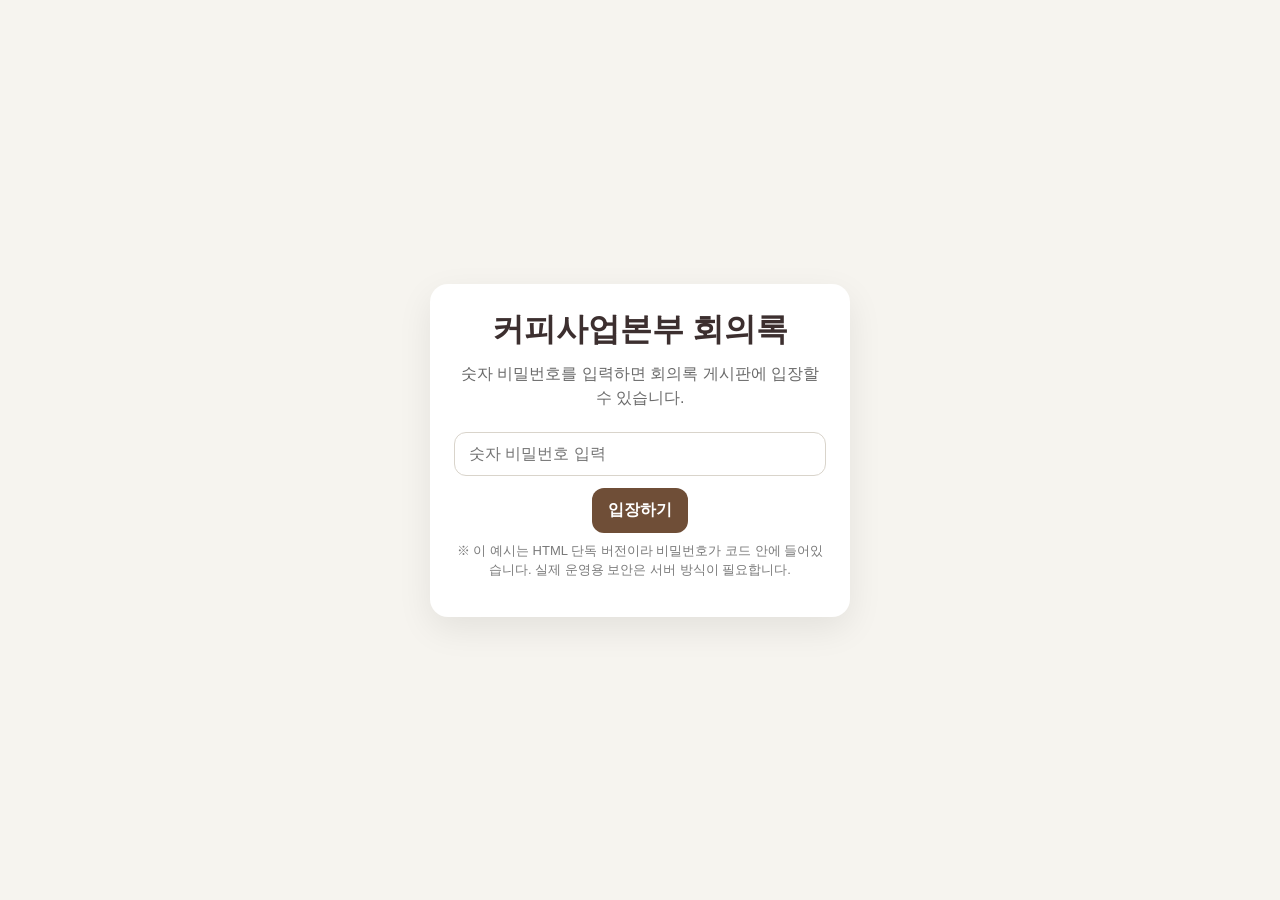
==== index.html @ 8334502d "Update record-coffee code" ====
<!DOCTYPE html>
<html lang="ko">
<head>
  <meta charset="UTF-8" />
  <meta name="viewport" content="width=device-width, initial-scale=1.0" />
  <title>커피사업본부 회의록</title>
  <style>
    * { box-sizing: border-box; }
    body {
      margin: 0;
      font-family: "Pretendard", "Apple SD Gothic Neo", "Malgun Gothic", sans-serif;
      background: #f6f4ef;
      color: #2c2c2c;
    }

    .hidden { display: none !important; }

    .screen {
      min-height: 100vh;
      display: flex;
      align-items: center;
      justify-content: center;
      padding: 24px;
    }

    .card {
      width: 100%;
      max-width: 1100px;
      background: #fff;
      border-radius: 18px;
      box-shadow: 0 12px 35px rgba(0,0,0,0.08);
      padding: 24px;
    }

    .login-box {
      max-width: 420px;
      text-align: center;
    }

    .title {
      font-size: 32px;
      font-weight: 800;
      margin: 0 0 10px;
      color: #3c2f2f;
    }

    .subtitle {
      margin: 0 0 22px;
      color: #6b6b6b;
      line-height: 1.5;
    }

    input, textarea, select, button {
      font: inherit;
    }

    .input, .textarea, .select {
      width: 100%;
      padding: 12px 14px;
      border-radius: 12px;
      border: 1px solid #d9d4cb;
      background: #fff;
      outline: none;
    }

    .textarea {
      min-height: 130px;
      resize: vertical;
      line-height: 1.6;
    }

    .input:focus, .textarea:focus, .select:focus {
      border-color: #8b6f47;
      box-shadow: 0 0 0 3px rgba(139,111,71,0.12);
    }

    .btn {
      border: none;
      border-radius: 12px;
      padding: 12px 16px;
      cursor: pointer;
      font-weight: 700;
      transition: 0.2s ease;
    }

    .btn:hover {
      transform: translateY(-1px);
    }

    .btn-primary {
      background: #6f4e37;
      color: #fff;
    }

    .btn-secondary {
      background: #efe8dc;
      color: #4b3a2f;
    }

    .btn-danger {
      background: #c94f4f;
      color: #fff;
    }

    .btn-success {
      background: #4f8a5b;
      color: #fff;
    }

    .btn-gray {
      background: #ddd;
      color: #333;
    }

    .toolbar {
      display: flex;
      flex-wrap: wrap;
      gap: 10px;
      align-items: center;
      justify-content: space-between;
      margin-bottom: 20px;
    }

    .toolbar-left, .toolbar-right {
      display: flex;
      gap: 10px;
      flex-wrap: wrap;
      align-items: center;
    }

    .section-title {
      font-size: 20px;
      font-weight: 800;
      margin: 0 0 14px;
      color: #3c2f2f;
    }

    .form-grid {
      display: grid;
      grid-template-columns: 1fr 1fr;
      gap: 14px;
    }

    .full {
      grid-column: 1 / -1;
    }

    .label {
      display: block;
      font-size: 14px;
      font-weight: 700;
      margin-bottom: 8px;
      color: #5b4b3f;
    }

    .panel {
      background: #faf8f4;
      border: 1px solid #ece5d8;
      border-radius: 16px;
      padding: 18px;
      margin-bottom: 18px;
    }

    .posts {
      display: grid;
      gap: 14px;
    }

    .post {
      border: 1px solid #e8e1d6;
      border-radius: 16px;
      padding: 18px;
      background: #fff;
    }

    .post-head {
      display: flex;
      flex-wrap: wrap;
      justify-content: space-between;
      align-items: flex-start;
      gap: 10px;
      margin-bottom: 12px;
    }

    .post-title {
      font-size: 20px;
      font-weight: 800;
      margin: 0 0 6px;
      color: #3b2c24;
    }

    .meta {
      font-size: 13px;
      color: #7a7a7a;
      line-height: 1.5;
    }

    .badge {
      display: inline-block;
      padding: 6px 10px;
      border-radius: 999px;
      background: #eee5d7;
      color: #5a4738;
      font-size: 12px;
      font-weight: 700;
      margin-right: 6px;
      margin-bottom: 6px;
    }

    .post-content {
      line-height: 1.7;
      white-space: pre-wrap;
      margin-top: 8px;
    }

    .file-preview {
      margin-top: 14px;
    }

    audio, img, iframe {
      width: 100%;
      max-width: 100%;
      border-radius: 12px;
      margin-top: 8px;
    }

    iframe {
      height: 420px;
      border: 1px solid #ddd;
      background: #fff;
    }

    .post-actions {
      display: flex;
      flex-wrap: wrap;
      gap: 8px;
      margin-top: 16px;
    }

    .empty {
      text-align: center;
      padding: 30px 16px;
      color: #777;
      border: 1px dashed #d7cfc0;
      border-radius: 16px;
      background: #fff;
    }

    .record-status {
      font-size: 14px;
      font-weight: 700;
      color: #6f4e37;
      margin-top: 8px;
    }

    .search-box {
      min-width: 220px;
    }

    .small-note {
      font-size: 13px;
      color: #7a7a7a;
      line-height: 1.5;
      margin-top: 8px;
    }

    .top-title {
      display: flex;
      flex-wrap: wrap;
      align-items: center;
      justify-content: space-between;
      gap: 10px;
      margin-bottom: 18px;
    }

    .top-title h1 {
      margin: 0;
      font-size: 30px;
      color: #3c2f2f;
    }

    .edit-mode {
      border: 2px solid #caa66b;
      background: #fffdf8;
    }

    @media (max-width: 800px) {
      .form-grid {
        grid-template-columns: 1fr;
      }

      .top-title h1 {
        font-size: 24px;
      }

      .title {
        font-size: 26px;
      }
    }
  </style>
</head>
<body>

  <!-- 로그인 화면 -->
  <section id="loginScreen" class="screen">
    <div class="card login-box">
      <h1 class="title">커피사업본부 회의록</h1>
      <p class="subtitle">
        숫자 비밀번호를 입력하면 회의록 게시판에 입장할 수 있습니다.
      </p>

      <input
        id="passwordInput"
        class="input"
        type="password"
        inputmode="numeric"
        pattern="[0-9]*"
        placeholder="숫자 비밀번호 입력"
      />
      <div style="height: 12px;"></div>
      <button class="btn btn-primary" id="loginBtn">입장하기</button>
      <p class="small-note">
        ※ 이 예시는 HTML 단독 버전이라 비밀번호가 코드 안에 들어있습니다.  
        실제 운영용 보안은 서버 방식이 필요합니다.
      </p>
    </div>
  </section>

  <!-- 메인 화면 -->
  <section id="appScreen" class="hidden">
    <div class="screen" style="align-items: flex-start;">
      <div class="card">
        <div class="top-title">
          <h1>커피사업본부 회의록</h1>
          <div class="toolbar-right">
            <button class="btn btn-secondary" id="logoutBtn">로그아웃</button>
          </div>
        </div>

        <div class="toolbar">
          <div class="toolbar-left">
            <input id="searchInput" class="input search-box" type="text" placeholder="제목, 작성자, 내용 검색" />
            <select id="filterType" class="select">
              <option value="all">전체</option>
              <option value="record">녹음기록</option>
              <option value="summary">요약본</option>
            </select>
          </div>
          <div class="toolbar-right">
            <button class="btn btn-primary" id="newPostBtn">새 글 작성</button>
          </div>
        </div>

        <!-- 작성/수정 폼 -->
        <div id="editorPanel" class="panel hidden">
          <h2 class="section-title" id="editorTitle">새 글 작성</h2>

          <div class="form-grid">
            <div>
              <label class="label" for="postType">구분</label>
              <select id="postType" class="select">
                <option value="record">녹음기록</option>
                <option value="summary">요약본(텍스트)</option>
              </select>
            </div>

            <div>
              <label class="label" for="authorInput">작성자</label>
              <input id="authorInput" class="input" type="text" placeholder="이름 입력" />
            </div>

            <div class="full">
              <label class="label" for="titleInput">제목</label>
              <input id="titleInput" class="input" type="text" placeholder="예: 4월 1일 주간 회의" />
            </div>

            <div class="full">
              <label class="label" for="contentInput">내용</label>
              <textarea id="contentInput" class="textarea" placeholder="회의 내용, 요약본, 메모 등을 입력하세요."></textarea>
            </div>

            <div class="full">
              <label class="label">파일 업로드</label>
              <input id="fileInput" class="input" type="file" accept="audio/*,image/*,.pdf,application/pdf" />
              <div class="small-note">
                오디오 / 이미지 / PDF 업로드 가능
              </div>
            </div>

            <div class="full">
              <label class="label">브라우저 녹음 기능</label>
              <div style="display:flex; gap:8px; flex-wrap:wrap;">
                <button type="button" class="btn btn-success" id="startRecordBtn">녹음 시작</button>
                <button type="button" class="btn btn-danger" id="stopRecordBtn" disabled>녹음 종료</button>
                <button type="button" class="btn btn-gray" id="clearRecordedBtn">녹음 삭제</button>
              </div>
              <div id="recordStatus" class="record-status">대기 중</div>
              <audio id="recordedPreview" controls class="hidden"></audio>
              <div class="small-note">
                일부 아이폰/브라우저에서는 녹음 제한이 있을 수 있습니다. 그 경우 녹음 앱으로 만든 파일을 업로드하세요.
              </div>
            </div>
          </div>

          <div style="display:flex; gap:8px; flex-wrap:wrap; margin-top:18px;">
            <button class="btn btn-primary" id="saveBtn">저장하기</button>
            <button class="btn btn-secondary" id="cancelBtn">취소</button>
          </div>
        </div>

        <!-- 게시글 목록 -->
        <div>
          <h2 class="section-title">게시판</h2>
          <div id="postsContainer" class="posts"></div>
        </div>
      </div>
    </div>
  </section>

  <script>
    // =========================
    // 설정
    // =========================
    const ACCESS_PASSWORD = "1234"; // 원하는 숫자 비밀번호로 바꾸세요
    const STORAGE_KEY = "coffee_meeting_board_posts";
    const AUTH_KEY = "coffee_meeting_board_auth";

    // =========================
    // 요소
    // =========================
    const loginScreen = document.getElementById("loginScreen");
    const appScreen = document.getElementById("appScreen");
    const passwordInput = document.getElementById("passwordInput");
    const loginBtn = document.getElementById("loginBtn");
    const logoutBtn = document.getElementById("logoutBtn");

    const newPostBtn = document.getElementById("newPostBtn");
    const editorPanel = document.getElementById("editorPanel");
    const editorTitle = document.getElementById("editorTitle");
    const postType = document.getElementById("postType");
    const authorInput = document.getElementById("authorInput");
    const titleInput = document.getElementById("titleInput");
    const contentInput = document.getElementById("contentInput");
    const fileInput = document.getElementById("fileInput");
    const saveBtn = document.getElementById("saveBtn");
    const cancelBtn = document.getElementById("cancelBtn");
    const postsContainer = document.getElementById("postsContainer");
    const searchInput = document.getElementById("searchInput");
    const filterType = document.getElementById("filterType");

    const startRecordBtn = document.getElementById("startRecordBtn");
    const stopRecordBtn = document.getElementById("stopRecordBtn");
    const clearRecordedBtn = document.getElementById("clearRecordedBtn");
    const recordStatus = document.getElementById("recordStatus");
    const recordedPreview = document.getElementById("recordedPreview");

    // =========================
    // 상태
    // =========================
    let posts = loadPosts();
    let editingId = null;

    let mediaRecorder = null;
    let recordedChunks = [];
    let recordedFileData = null; // {name, type, dataUrl}

    // =========================
    // 로그인
    // =========================
    function checkLoginState() {
      const authed = localStorage.getItem(AUTH_KEY);
      if (authed === "true") {
        showApp();
      } else {
        showLogin();
      }
    }

    function showLogin() {
      loginScreen.classList.remove("hidden");
      appScreen.classList.add("hidden");
    }

    function showApp() {
      loginScreen.classList.add("hidden");
      appScreen.classList.remove("hidden");
      renderPosts();
    }

    loginBtn.addEventListener("click", () => {
      const value = passwordInput.value.trim();
      if (value === ACCESS_PASSWORD) {
        localStorage.setItem(AUTH_KEY, "true");
        showApp();
      } else {
        alert("비밀번호가 올바르지 않습니다.");
      }
    });

    passwordInput.addEventListener("keydown", (e) => {
      if (e.key === "Enter") loginBtn.click();
    });

    logoutBtn.addEventListener("click", () => {
      localStorage.removeItem(AUTH_KEY);
      showLogin();
    });

    // =========================
    // 로컬 스토리지
    // =========================
    function loadPosts() {
      try {
        const raw = localStorage.getItem(STORAGE_KEY);
        return raw ? JSON.parse(raw) : [];
      } catch (error) {
        console.error("불러오기 실패:", error);
        return [];
      }
    }

    function savePosts() {
      localStorage.setItem(STORAGE_KEY, JSON.stringify(posts));
    }

    // =========================
    // 에디터 열기/닫기
    // =========================
    newPostBtn.addEventListener("click", () => {
      openEditor();
    });

    cancelBtn.addEventListener("click", () => {
      closeEditor();
    });

    function openEditor(post = null) {
      editorPanel.classList.remove("hidden");
      editorPanel.classList.remove("edit-mode");
      fileInput.value = "";

      if (post) {
        editingId = post.id;
        editorTitle.textContent = "글 수정";
        editorPanel.classList.add("edit-mode");
        postType.value = post.type;
        authorInput.value = post.author || "";
        titleInput.value = post.title || "";
        contentInput.value = post.content || "";

        if (post.file) {
          recordedFileData = post.file;
          updateRecordedPreview(post.file);
        } else {
          clearRecordedData();
        }
      } else {
        editingId = null;
        editorTitle.textContent = "새 글 작성";
        postType.value = "record";
        authorInput.value = "";
        titleInput.value = "";
        contentInput.value = "";
        clearRecordedData();
      }

      window.scrollTo({ top: 0, behavior: "smooth" });
    }

    function closeEditor() {
      editorPanel.classList.add("hidden");
      editingId = null;
      postType.value = "record";
      authorInput.value = "";
      titleInput.value = "";
      contentInput.value = "";
      fileInput.value = "";
      clearRecordedData();
    }

    // =========================
    // 파일 업로드
    // =========================
    fileInput.addEventListener("change", async (e) => {
      const file = e.target.files[0];
      if (!file) return;

      try {
        const dataUrl = await fileToDataURL(file);
        recordedFileData = {
          name: file.name,
          type: file.type || getMimeTypeByName(file.name),
          dataUrl
        };
        updateRecordedPreview(recordedFileData);
      } catch (error) {
        console.error(error);
        alert("파일을 불러오는 중 오류가 발생했습니다.");
      }
    });

    function fileToDataURL(file) {
      return new Promise((resolve, reject) => {
        const reader = new FileReader();
        reader.onload = () => resolve(reader.result);
        reader.onerror = reject;
        reader.readAsDataURL(file);
      });
    }

    function getMimeTypeByName(name) {
      const lower = name.toLowerCase();
      if (lower.endsWith(".pdf")) return "application/pdf";
      if (lower.endsWith(".jpg") || lower.endsWith(".jpeg")) return "image/jpeg";
      if (lower.endsWith(".png")) return "image/png";
      if (lower.endsWith(".webp")) return "image/webp";
      if (lower.endsWith(".mp3")) return "audio/mpeg";
      if (lower.endsWith(".wav")) return "audio/wav";
      if (lower.endsWith(".m4a")) return "audio/mp4";
      return "application/octet-stream";
    }

    // =========================
    // 녹음 기능
    // =========================
    startRecordBtn.addEventListener("click", async () => {
      if (!navigator.mediaDevices || !navigator.mediaDevices.getUserMedia || !window.MediaRecorder) {
        alert("이 브라우저는 녹음 기능을 지원하지 않습니다. 파일 업로드를 사용해주세요.");
        return;
      }

      try {
        const stream = await navigator.mediaDevices.getUserMedia({ audio: true });
        recordedChunks = [];
        mediaRecorder = new MediaRecorder(stream);

        mediaRecorder.ondataavailable = (event) => {
          if (event.data.size > 0) recordedChunks.push(event.data);
        };

        mediaRecorder.onstop = async () => {
          const blob = new Blob(recordedChunks, { type: mediaRecorder.mimeType || "audio/webm" });
          const ext = blob.type.includes("mp4") ? "m4a" : "webm";
          const file = new File([blob], `recording_${Date.now()}.${ext}`, { type: blob.type });
          const dataUrl = await fileToDataURL(file);

          recordedFileData = {
            name: file.name,
            type: file.type,
            dataUrl
          };

          updateRecordedPreview(recordedFileData);
          recordStatus.textContent = "녹음이 저장되었습니다.";
          stream.getTracks().forEach(track => track.stop());
        };

        mediaRecorder.start();
        recordStatus.textContent = "녹음 중...";
        startRecordBtn.disabled = true;
        stopRecordBtn.disabled = false;
      } catch (error) {
        console.error(error);
        alert("마이크 권한이 없거나 녹음을 시작할 수 없습니다.");
      }
    });

    stopRecordBtn.addEventListener("click", () => {
      if (mediaRecorder && mediaRecorder.state !== "inactive") {
        mediaRecorder.stop();
        startRecordBtn.disabled = false;
        stopRecordBtn.disabled = true;
      }
    });

    clearRecordedBtn.addEventListener("click", () => {
      clearRecordedData();
      fileInput.value = "";
    });

    function updateRecordedPreview(fileObj) {
      if (!fileObj) {
        recordedPreview.classList.add("hidden");
        recordedPreview.src = "";
        return;
      }

      if (fileObj.type && fileObj.type.startsWith("audio/")) {
        recordedPreview.src = fileObj.dataUrl;
        recordedPreview.classList.remove("hidden");
      } else {
        recordedPreview.classList.add("hidden");
        recordedPreview.src = "";
      }
    }

    function clearRecordedData() {
      recordedFileData = null;
      recordedChunks = [];
      recordedPreview.classList.add("hidden");
      recordedPreview.src = "";
      recordStatus.textContent = "대기 중";
      startRecordBtn.disabled = false;
      stopRecordBtn.disabled = true;
    }

    // =========================
    // 저장
    // =========================
    saveBtn.addEventListener("click", () => {
      const type = postType.value;
      const author = authorInput.value.trim();
      const title = titleInput.value.trim();
      const content = contentInput.value.trim();

      if (!author) {
        alert("작성자를 입력해주세요.");
        return;
      }

      if (!title) {
        alert("제목을 입력해주세요.");
        return;
      }

      if (!content && !recordedFileData) {
        alert("내용 또는 파일/녹음 중 하나 이상 필요합니다.");
        return;
      }

      const now = new Date();
      const postData = {
        id: editingId || Date.now().toString(),
        type,
        author,
        title,
        content,
        file: recordedFileData,
        createdAt: editingId
          ? (posts.find(p => p.id === editingId)?.createdAt || now.toISOString())
          : now.toISOString(),
        updatedAt: now.toISOString()
      };

      if (editingId) {
        posts = posts.map(p => p.id === editingId ? postData : p);
      } else {
        posts.unshift(postData);
      }

      savePosts();
      renderPosts();
      closeEditor();
    });

    // =========================
    // 목록 렌더링
    // =========================
    function renderPosts() {
      const keyword = searchInput.value.trim().toLowerCase();
      const typeFilter = filterType.value;

      let filtered = [...posts];

      if (typeFilter !== "all") {
        filtered = filtered.filter(post => post.type === typeFilter);
      }

      if (keyword) {
        filtered = filtered.filter(post => {
          return (
            (post.title || "").toLowerCase().includes(keyword) ||
            (post.author || "").toLowerCase().includes(keyword) ||
            (post.content || "").toLowerCase().includes(keyword)
          );
        });
      }

      if (filtered.length === 0) {
        postsContainer.innerHTML = `
          <div class="empty">
            등록된 글이 없습니다.
          </div>
        `;
        return;
      }

      postsContainer.innerHTML = filtered.map(post => {
        const typeLabel = post.type === "record" ? "녹음기록" : "요약본";
        const created = formatDate(post.createdAt);
        const updated = formatDate(post.updatedAt);

        return `
          <article class="post">
            <div class="post-head">
              <div>
                <div class="badge">${typeLabel}</div>
                <h3 class="post-title">${escapeHtml(post.title)}</h3>
                <div class="meta">
                  작성자: ${escapeHtml(post.author)}<br />
                  작성일: ${created}<br />
                  수정일: ${updated}
                </div>
              </div>
            </div>

            ${post.content ? `<div class="post-content">${escapeHtml(post.content)}</div>` : ""}

            ${renderFilePreview(post.file)}

            <div class="post-actions">
              <button class="btn btn-secondary" onclick="editPost('${post.id}')">수정</button>
              <button class="btn btn-danger" onclick="deletePost('${post.id}')">삭제</button>
            </div>
          </article>
        `;
      }).join("");
    }

    function renderFilePreview(file) {
      if (!file || !file.dataUrl) return "";

      const safeName = escapeHtml(file.name || "첨부파일");
      const type = file.type || "";

      if (type.startsWith("audio/")) {
        return `
          <div class="file-preview">
            <div class="meta">첨부파일: ${safeName}</div>
            <audio controls src="${file.dataUrl}"></audio>
          </div>
        `;
      }

      if (type.startsWith("image/")) {
        return `
          <div class="file-preview">
            <div class="meta">첨부파일: ${safeName}</div>
            <img src="${file.dataUrl}" alt="${safeName}" />
          </div>
        `;
      }

      if (type === "application/pdf") {
        return `
          <div class="file-preview">
            <div class="meta">첨부파일: ${safeName}</div>
            <iframe src="${file.dataUrl}"></iframe>
            <div style="margin-top:8px;">
              <a href="${file.dataUrl}" download="${safeName}" class="btn btn-secondary" style="display:inline-block; text-decoration:none;">PDF 다운로드</a>
            </div>
          </div>
        `;
      }

      return `
        <div class="file-preview">
          <div class="meta">첨부파일: ${safeName}</div>
          <a href="${file.dataUrl}" download="${safeName}" class="btn btn-secondary" style="display:inline-block; text-decoration:none;">파일 다운로드</a>
        </div>
      `;
    }

    // =========================
    // 수정 / 삭제
    // =========================
    window.editPost = function(id) {
      const post = posts.find(p => p.id === id);
      if (!post) return;
      openEditor(post);
    }

    window.deletePost = function(id) {
      const post = posts.find(p => p.id === id);
      if (!post) return;

      const ok = confirm(`"${post.title}" 글을 삭제하시겠습니까?`);
      if (!ok) return;

      posts = posts.filter(p => p.id !== id);
      savePosts();
      renderPosts();

      if (editingId === id) {
        closeEditor();
      }
    }

    // =========================
    // 검색/필터
    // =========================
    searchInput.addEventListener("input", renderPosts);
    filterType.addEventListener("change", renderPosts);

    // =========================
    // 유틸
    // =========================
    function formatDate(iso) {
      if (!iso) return "-";
      const d = new Date(iso);
      const yyyy = d.getFullYear();
      const mm = String(d.getMonth() + 1).padStart(2, "0");
      const dd = String(d.getDate()).padStart(2, "0");
      const hh = String(d.getHours()).padStart(2, "0");
      const mi = String(d.getMinutes()).padStart(2, "0");
      return `${yyyy}-${mm}-${dd} ${hh}:${mi}`;
    }

    function escapeHtml(str) {
      return String(str)
        .replaceAll("&", "&amp;")
        .replaceAll("<", "&lt;")
        .replaceAll(">", "&gt;")
        .replaceAll('"', "&quot;")
        .replaceAll("'", "&#39;");
    }

    // =========================
    // 시작
    // =========================
    checkLoginState();
  </script>
</body>
</html>
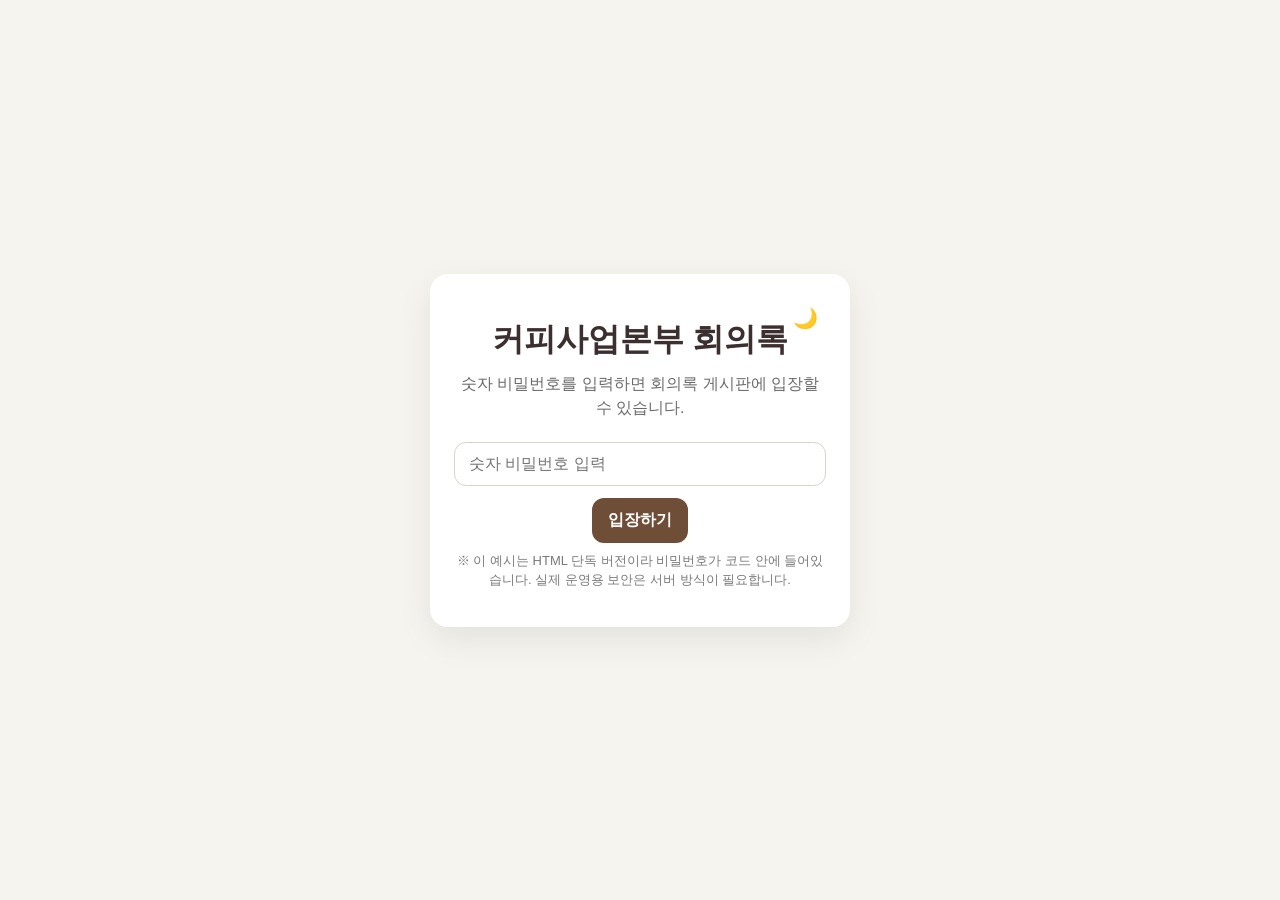
==== commit 9f8139f1: "feat: 다크모드/화이트모드 기능 추가 및 코드 구조 개선" ====
--- a/index.html
+++ b/index.html
@@ -4,306 +4,16 @@
   <meta charset="UTF-8" />
   <meta name="viewport" content="width=device-width, initial-scale=1.0" />
   <title>커피사업본부 회의록</title>
-  <style>
-    * { box-sizing: border-box; }
-    body {
-      margin: 0;
-      font-family: "Pretendard", "Apple SD Gothic Neo", "Malgun Gothic", sans-serif;
-      background: #f6f4ef;
-      color: #2c2c2c;
-    }
-
-    .hidden { display: none !important; }
-
-    .screen {
-      min-height: 100vh;
-      display: flex;
-      align-items: center;
-      justify-content: center;
-      padding: 24px;
-    }
-
-    .card {
-      width: 100%;
-      max-width: 1100px;
-      background: #fff;
-      border-radius: 18px;
-      box-shadow: 0 12px 35px rgba(0,0,0,0.08);
-      padding: 24px;
-    }
-
-    .login-box {
-      max-width: 420px;
-      text-align: center;
-    }
-
-    .title {
-      font-size: 32px;
-      font-weight: 800;
-      margin: 0 0 10px;
-      color: #3c2f2f;
-    }
-
-    .subtitle {
-      margin: 0 0 22px;
-      color: #6b6b6b;
-      line-height: 1.5;
-    }
-
-    input, textarea, select, button {
-      font: inherit;
-    }
-
-    .input, .textarea, .select {
-      width: 100%;
-      padding: 12px 14px;
-      border-radius: 12px;
-      border: 1px solid #d9d4cb;
-      background: #fff;
-      outline: none;
-    }
-
-    .textarea {
-      min-height: 130px;
-      resize: vertical;
-      line-height: 1.6;
-    }
-
-    .input:focus, .textarea:focus, .select:focus {
-      border-color: #8b6f47;
-      box-shadow: 0 0 0 3px rgba(139,111,71,0.12);
-    }
-
-    .btn {
-      border: none;
-      border-radius: 12px;
-      padding: 12px 16px;
-      cursor: pointer;
-      font-weight: 700;
-      transition: 0.2s ease;
-    }
-
-    .btn:hover {
-      transform: translateY(-1px);
-    }
-
-    .btn-primary {
-      background: #6f4e37;
-      color: #fff;
-    }
-
-    .btn-secondary {
-      background: #efe8dc;
-      color: #4b3a2f;
-    }
-
-    .btn-danger {
-      background: #c94f4f;
-      color: #fff;
-    }
-
-    .btn-success {
-      background: #4f8a5b;
-      color: #fff;
-    }
-
-    .btn-gray {
-      background: #ddd;
-      color: #333;
-    }
-
-    .toolbar {
-      display: flex;
-      flex-wrap: wrap;
-      gap: 10px;
-      align-items: center;
-      justify-content: space-between;
-      margin-bottom: 20px;
-    }
-
-    .toolbar-left, .toolbar-right {
-      display: flex;
-      gap: 10px;
-      flex-wrap: wrap;
-      align-items: center;
-    }
-
-    .section-title {
-      font-size: 20px;
-      font-weight: 800;
-      margin: 0 0 14px;
-      color: #3c2f2f;
-    }
-
-    .form-grid {
-      display: grid;
-      grid-template-columns: 1fr 1fr;
-      gap: 14px;
-    }
-
-    .full {
-      grid-column: 1 / -1;
-    }
-
-    .label {
-      display: block;
-      font-size: 14px;
-      font-weight: 700;
-      margin-bottom: 8px;
-      color: #5b4b3f;
-    }
-
-    .panel {
-      background: #faf8f4;
-      border: 1px solid #ece5d8;
-      border-radius: 16px;
-      padding: 18px;
-      margin-bottom: 18px;
-    }
-
-    .posts {
-      display: grid;
-      gap: 14px;
-    }
-
-    .post {
-      border: 1px solid #e8e1d6;
-      border-radius: 16px;
-      padding: 18px;
-      background: #fff;
-    }
-
-    .post-head {
-      display: flex;
-      flex-wrap: wrap;
-      justify-content: space-between;
-      align-items: flex-start;
-      gap: 10px;
-      margin-bottom: 12px;
-    }
-
-    .post-title {
-      font-size: 20px;
-      font-weight: 800;
-      margin: 0 0 6px;
-      color: #3b2c24;
-    }
-
-    .meta {
-      font-size: 13px;
-      color: #7a7a7a;
-      line-height: 1.5;
-    }
-
-    .badge {
-      display: inline-block;
-      padding: 6px 10px;
-      border-radius: 999px;
-      background: #eee5d7;
-      color: #5a4738;
-      font-size: 12px;
-      font-weight: 700;
-      margin-right: 6px;
-      margin-bottom: 6px;
-    }
-
-    .post-content {
-      line-height: 1.7;
-      white-space: pre-wrap;
-      margin-top: 8px;
-    }
-
-    .file-preview {
-      margin-top: 14px;
-    }
-
-    audio, img, iframe {
-      width: 100%;
-      max-width: 100%;
-      border-radius: 12px;
-      margin-top: 8px;
-    }
-
-    iframe {
-      height: 420px;
-      border: 1px solid #ddd;
-      background: #fff;
-    }
-
-    .post-actions {
-      display: flex;
-      flex-wrap: wrap;
-      gap: 8px;
-      margin-top: 16px;
-    }
-
-    .empty {
-      text-align: center;
-      padding: 30px 16px;
-      color: #777;
-      border: 1px dashed #d7cfc0;
-      border-radius: 16px;
-      background: #fff;
-    }
-
-    .record-status {
-      font-size: 14px;
-      font-weight: 700;
-      color: #6f4e37;
-      margin-top: 8px;
-    }
-
-    .search-box {
-      min-width: 220px;
-    }
-
-    .small-note {
-      font-size: 13px;
-      color: #7a7a7a;
-      line-height: 1.5;
-      margin-top: 8px;
-    }
-
-    .top-title {
-      display: flex;
-      flex-wrap: wrap;
-      align-items: center;
-      justify-content: space-between;
-      gap: 10px;
-      margin-bottom: 18px;
-    }
-
-    .top-title h1 {
-      margin: 0;
-      font-size: 30px;
-      color: #3c2f2f;
-    }
-
-    .edit-mode {
-      border: 2px solid #caa66b;
-      background: #fffdf8;
-    }
-
-    @media (max-width: 800px) {
-      .form-grid {
-        grid-template-columns: 1fr;
-      }
-
-      .top-title h1 {
-        font-size: 24px;
-      }
-
-      .title {
-        font-size: 26px;
-      }
-    }
-  </style>
+  <link rel="stylesheet" href="style.css">
 </head>
 <body>
 
   <!-- 로그인 화면 -->
   <section id="loginScreen" class="screen">
     <div class="card login-box">
+      <div style="display: flex; justify-content: flex-end; margin-bottom: -20px;">
+        <button class="theme-toggle" title="테마 전환">🌙</button>
+      </div>
       <h1 class="title">커피사업본부 회의록</h1>
       <p class="subtitle">
         숫자 비밀번호를 입력하면 회의록 게시판에 입장할 수 있습니다.
@@ -333,6 +43,7 @@
         <div class="top-title">
           <h1>커피사업본부 회의록</h1>
           <div class="toolbar-right">
+            <button class="theme-toggle" title="테마 전환">🌙</button>
             <button class="btn btn-secondary" id="logoutBtn">로그아웃</button>
           </div>
         </div>
@@ -417,508 +128,6 @@
     </div>
   </section>
 
-  <script>
-    // =========================
-    // 설정
-    // =========================
-    const ACCESS_PASSWORD = "1234"; // 원하는 숫자 비밀번호로 바꾸세요
-    const STORAGE_KEY = "coffee_meeting_board_posts";
-    const AUTH_KEY = "coffee_meeting_board_auth";
-
-    // =========================
-    // 요소
-    // =========================
-    const loginScreen = document.getElementById("loginScreen");
-    const appScreen = document.getElementById("appScreen");
-    const passwordInput = document.getElementById("passwordInput");
-    const loginBtn = document.getElementById("loginBtn");
-    const logoutBtn = document.getElementById("logoutBtn");
-
-    const newPostBtn = document.getElementById("newPostBtn");
-    const editorPanel = document.getElementById("editorPanel");
-    const editorTitle = document.getElementById("editorTitle");
-    const postType = document.getElementById("postType");
-    const authorInput = document.getElementById("authorInput");
-    const titleInput = document.getElementById("titleInput");
-    const contentInput = document.getElementById("contentInput");
-    const fileInput = document.getElementById("fileInput");
-    const saveBtn = document.getElementById("saveBtn");
-    const cancelBtn = document.getElementById("cancelBtn");
-    const postsContainer = document.getElementById("postsContainer");
-    const searchInput = document.getElementById("searchInput");
-    const filterType = document.getElementById("filterType");
-
-    const startRecordBtn = document.getElementById("startRecordBtn");
-    const stopRecordBtn = document.getElementById("stopRecordBtn");
-    const clearRecordedBtn = document.getElementById("clearRecordedBtn");
-    const recordStatus = document.getElementById("recordStatus");
-    const recordedPreview = document.getElementById("recordedPreview");
-
-    // =========================
-    // 상태
-    // =========================
-    let posts = loadPosts();
-    let editingId = null;
-
-    let mediaRecorder = null;
-    let recordedChunks = [];
-    let recordedFileData = null; // {name, type, dataUrl}
-
-    // =========================
-    // 로그인
-    // =========================
-    function checkLoginState() {
-      const authed = localStorage.getItem(AUTH_KEY);
-      if (authed === "true") {
-        showApp();
-      } else {
-        showLogin();
-      }
-    }
-
-    function showLogin() {
-      loginScreen.classList.remove("hidden");
-      appScreen.classList.add("hidden");
-    }
-
-    function showApp() {
-      loginScreen.classList.add("hidden");
-      appScreen.classList.remove("hidden");
-      renderPosts();
-    }
-
-    loginBtn.addEventListener("click", () => {
-      const value = passwordInput.value.trim();
-      if (value === ACCESS_PASSWORD) {
-        localStorage.setItem(AUTH_KEY, "true");
-        showApp();
-      } else {
-        alert("비밀번호가 올바르지 않습니다.");
-      }
-    });
-
-    passwordInput.addEventListener("keydown", (e) => {
-      if (e.key === "Enter") loginBtn.click();
-    });
-
-    logoutBtn.addEventListener("click", () => {
-      localStorage.removeItem(AUTH_KEY);
-      showLogin();
-    });
-
-    // =========================
-    // 로컬 스토리지
-    // =========================
-    function loadPosts() {
-      try {
-        const raw = localStorage.getItem(STORAGE_KEY);
-        return raw ? JSON.parse(raw) : [];
-      } catch (error) {
-        console.error("불러오기 실패:", error);
-        return [];
-      }
-    }
-
-    function savePosts() {
-      localStorage.setItem(STORAGE_KEY, JSON.stringify(posts));
-    }
-
-    // =========================
-    // 에디터 열기/닫기
-    // =========================
-    newPostBtn.addEventListener("click", () => {
-      openEditor();
-    });
-
-    cancelBtn.addEventListener("click", () => {
-      closeEditor();
-    });
-
-    function openEditor(post = null) {
-      editorPanel.classList.remove("hidden");
-      editorPanel.classList.remove("edit-mode");
-      fileInput.value = "";
-
-      if (post) {
-        editingId = post.id;
-        editorTitle.textContent = "글 수정";
-        editorPanel.classList.add("edit-mode");
-        postType.value = post.type;
-        authorInput.value = post.author || "";
-        titleInput.value = post.title || "";
-        contentInput.value = post.content || "";
-
-        if (post.file) {
-          recordedFileData = post.file;
-          updateRecordedPreview(post.file);
-        } else {
-          clearRecordedData();
-        }
-      } else {
-        editingId = null;
-        editorTitle.textContent = "새 글 작성";
-        postType.value = "record";
-        authorInput.value = "";
-        titleInput.value = "";
-        contentInput.value = "";
-        clearRecordedData();
-      }
-
-      window.scrollTo({ top: 0, behavior: "smooth" });
-    }
-
-    function closeEditor() {
-      editorPanel.classList.add("hidden");
-      editingId = null;
-      postType.value = "record";
-      authorInput.value = "";
-      titleInput.value = "";
-      contentInput.value = "";
-      fileInput.value = "";
-      clearRecordedData();
-    }
-
-    // =========================
-    // 파일 업로드
-    // =========================
-    fileInput.addEventListener("change", async (e) => {
-      const file = e.target.files[0];
-      if (!file) return;
-
-      try {
-        const dataUrl = await fileToDataURL(file);
-        recordedFileData = {
-          name: file.name,
-          type: file.type || getMimeTypeByName(file.name),
-          dataUrl
-        };
-        updateRecordedPreview(recordedFileData);
-      } catch (error) {
-        console.error(error);
-        alert("파일을 불러오는 중 오류가 발생했습니다.");
-      }
-    });
-
-    function fileToDataURL(file) {
-      return new Promise((resolve, reject) => {
-        const reader = new FileReader();
-        reader.onload = () => resolve(reader.result);
-        reader.onerror = reject;
-        reader.readAsDataURL(file);
-      });
-    }
-
-    function getMimeTypeByName(name) {
-      const lower = name.toLowerCase();
-      if (lower.endsWith(".pdf")) return "application/pdf";
-      if (lower.endsWith(".jpg") || lower.endsWith(".jpeg")) return "image/jpeg";
-      if (lower.endsWith(".png")) return "image/png";
-      if (lower.endsWith(".webp")) return "image/webp";
-      if (lower.endsWith(".mp3")) return "audio/mpeg";
-      if (lower.endsWith(".wav")) return "audio/wav";
-      if (lower.endsWith(".m4a")) return "audio/mp4";
-      return "application/octet-stream";
-    }
-
-    // =========================
-    // 녹음 기능
-    // =========================
-    startRecordBtn.addEventListener("click", async () => {
-      if (!navigator.mediaDevices || !navigator.mediaDevices.getUserMedia || !window.MediaRecorder) {
-        alert("이 브라우저는 녹음 기능을 지원하지 않습니다. 파일 업로드를 사용해주세요.");
-        return;
-      }
-
-      try {
-        const stream = await navigator.mediaDevices.getUserMedia({ audio: true });
-        recordedChunks = [];
-        mediaRecorder = new MediaRecorder(stream);
-
-        mediaRecorder.ondataavailable = (event) => {
-          if (event.data.size > 0) recordedChunks.push(event.data);
-        };
-
-        mediaRecorder.onstop = async () => {
-          const blob = new Blob(recordedChunks, { type: mediaRecorder.mimeType || "audio/webm" });
-          const ext = blob.type.includes("mp4") ? "m4a" : "webm";
-          const file = new File([blob], `recording_${Date.now()}.${ext}`, { type: blob.type });
-          const dataUrl = await fileToDataURL(file);
-
-          recordedFileData = {
-            name: file.name,
-            type: file.type,
-            dataUrl
-          };
-
-          updateRecordedPreview(recordedFileData);
-          recordStatus.textContent = "녹음이 저장되었습니다.";
-          stream.getTracks().forEach(track => track.stop());
-        };
-
-        mediaRecorder.start();
-        recordStatus.textContent = "녹음 중...";
-        startRecordBtn.disabled = true;
-        stopRecordBtn.disabled = false;
-      } catch (error) {
-        console.error(error);
-        alert("마이크 권한이 없거나 녹음을 시작할 수 없습니다.");
-      }
-    });
-
-    stopRecordBtn.addEventListener("click", () => {
-      if (mediaRecorder && mediaRecorder.state !== "inactive") {
-        mediaRecorder.stop();
-        startRecordBtn.disabled = false;
-        stopRecordBtn.disabled = true;
-      }
-    });
-
-    clearRecordedBtn.addEventListener("click", () => {
-      clearRecordedData();
-      fileInput.value = "";
-    });
-
-    function updateRecordedPreview(fileObj) {
-      if (!fileObj) {
-        recordedPreview.classList.add("hidden");
-        recordedPreview.src = "";
-        return;
-      }
-
-      if (fileObj.type && fileObj.type.startsWith("audio/")) {
-        recordedPreview.src = fileObj.dataUrl;
-        recordedPreview.classList.remove("hidden");
-      } else {
-        recordedPreview.classList.add("hidden");
-        recordedPreview.src = "";
-      }
-    }
-
-    function clearRecordedData() {
-      recordedFileData = null;
-      recordedChunks = [];
-      recordedPreview.classList.add("hidden");
-      recordedPreview.src = "";
-      recordStatus.textContent = "대기 중";
-      startRecordBtn.disabled = false;
-      stopRecordBtn.disabled = true;
-    }
-
-    // =========================
-    // 저장
-    // =========================
-    saveBtn.addEventListener("click", () => {
-      const type = postType.value;
-      const author = authorInput.value.trim();
-      const title = titleInput.value.trim();
-      const content = contentInput.value.trim();
-
-      if (!author) {
-        alert("작성자를 입력해주세요.");
-        return;
-      }
-
-      if (!title) {
-        alert("제목을 입력해주세요.");
-        return;
-      }
-
-      if (!content && !recordedFileData) {
-        alert("내용 또는 파일/녹음 중 하나 이상 필요합니다.");
-        return;
-      }
-
-      const now = new Date();
-      const postData = {
-        id: editingId || Date.now().toString(),
-        type,
-        author,
-        title,
-        content,
-        file: recordedFileData,
-        createdAt: editingId
-          ? (posts.find(p => p.id === editingId)?.createdAt || now.toISOString())
-          : now.toISOString(),
-        updatedAt: now.toISOString()
-      };
-
-      if (editingId) {
-        posts = posts.map(p => p.id === editingId ? postData : p);
-      } else {
-        posts.unshift(postData);
-      }
-
-      savePosts();
-      renderPosts();
-      closeEditor();
-    });
-
-    // =========================
-    // 목록 렌더링
-    // =========================
-    function renderPosts() {
-      const keyword = searchInput.value.trim().toLowerCase();
-      const typeFilter = filterType.value;
-
-      let filtered = [...posts];
-
-      if (typeFilter !== "all") {
-        filtered = filtered.filter(post => post.type === typeFilter);
-      }
-
-      if (keyword) {
-        filtered = filtered.filter(post => {
-          return (
-            (post.title || "").toLowerCase().includes(keyword) ||
-            (post.author || "").toLowerCase().includes(keyword) ||
-            (post.content || "").toLowerCase().includes(keyword)
-          );
-        });
-      }
-
-      if (filtered.length === 0) {
-        postsContainer.innerHTML = `
-          <div class="empty">
-            등록된 글이 없습니다.
-          </div>
-        `;
-        return;
-      }
-
-      postsContainer.innerHTML = filtered.map(post => {
-        const typeLabel = post.type === "record" ? "녹음기록" : "요약본";
-        const created = formatDate(post.createdAt);
-        const updated = formatDate(post.updatedAt);
-
-        return `
-          <article class="post">
-            <div class="post-head">
-              <div>
-                <div class="badge">${typeLabel}</div>
-                <h3 class="post-title">${escapeHtml(post.title)}</h3>
-                <div class="meta">
-                  작성자: ${escapeHtml(post.author)}<br />
-                  작성일: ${created}<br />
-                  수정일: ${updated}
-                </div>
-              </div>
-            </div>
-
-            ${post.content ? `<div class="post-content">${escapeHtml(post.content)}</div>` : ""}
-
-            ${renderFilePreview(post.file)}
-
-            <div class="post-actions">
-              <button class="btn btn-secondary" onclick="editPost('${post.id}')">수정</button>
-              <button class="btn btn-danger" onclick="deletePost('${post.id}')">삭제</button>
-            </div>
-          </article>
-        `;
-      }).join("");
-    }
-
-    function renderFilePreview(file) {
-      if (!file || !file.dataUrl) return "";
-
-      const safeName = escapeHtml(file.name || "첨부파일");
-      const type = file.type || "";
-
-      if (type.startsWith("audio/")) {
-        return `
-          <div class="file-preview">
-            <div class="meta">첨부파일: ${safeName}</div>
-            <audio controls src="${file.dataUrl}"></audio>
-          </div>
-        `;
-      }
-
-      if (type.startsWith("image/")) {
-        return `
-          <div class="file-preview">
-            <div class="meta">첨부파일: ${safeName}</div>
-            <img src="${file.dataUrl}" alt="${safeName}" />
-          </div>
-        `;
-      }
-
-      if (type === "application/pdf") {
-        return `
-          <div class="file-preview">
-            <div class="meta">첨부파일: ${safeName}</div>
-            <iframe src="${file.dataUrl}"></iframe>
-            <div style="margin-top:8px;">
-              <a href="${file.dataUrl}" download="${safeName}" class="btn btn-secondary" style="display:inline-block; text-decoration:none;">PDF 다운로드</a>
-            </div>
-          </div>
-        `;
-      }
-
-      return `
-        <div class="file-preview">
-          <div class="meta">첨부파일: ${safeName}</div>
-          <a href="${file.dataUrl}" download="${safeName}" class="btn btn-secondary" style="display:inline-block; text-decoration:none;">파일 다운로드</a>
-        </div>
-      `;
-    }
-
-    // =========================
-    // 수정 / 삭제
-    // =========================
-    window.editPost = function(id) {
-      const post = posts.find(p => p.id === id);
-      if (!post) return;
-      openEditor(post);
-    }
-
-    window.deletePost = function(id) {
-      const post = posts.find(p => p.id === id);
-      if (!post) return;
-
-      const ok = confirm(`"${post.title}" 글을 삭제하시겠습니까?`);
-      if (!ok) return;
-
-      posts = posts.filter(p => p.id !== id);
-      savePosts();
-      renderPosts();
-
-      if (editingId === id) {
-        closeEditor();
-      }
-    }
-
-    // =========================
-    // 검색/필터
-    // =========================
-    searchInput.addEventListener("input", renderPosts);
-    filterType.addEventListener("change", renderPosts);
-
-    // =========================
-    // 유틸
-    // =========================
-    function formatDate(iso) {
-      if (!iso) return "-";
-      const d = new Date(iso);
-      const yyyy = d.getFullYear();
-      const mm = String(d.getMonth() + 1).padStart(2, "0");
-      const dd = String(d.getDate()).padStart(2, "0");
-      const hh = String(d.getHours()).padStart(2, "0");
-      const mi = String(d.getMinutes()).padStart(2, "0");
-      return `${yyyy}-${mm}-${dd} ${hh}:${mi}`;
-    }
-
-    function escapeHtml(str) {
-      return String(str)
-        .replaceAll("&", "&amp;")
-        .replaceAll("<", "&lt;")
-        .replaceAll(">", "&gt;")
-        .replaceAll('"', "&quot;")
-        .replaceAll("'", "&#39;");
-    }
-
-    // =========================
-    // 시작
-    // =========================
-    checkLoginState();
-  </script>
+  <script src="main.js"></script>
 </body>
 </html>
--- a/style.css
+++ b/style.css
@@ -0,0 +1,368 @@
+:root {
+  /* Light Mode (White Mode) Colors */
+  --bg-body: #f6f4ef;
+  --bg-card: #ffffff;
+  --bg-panel: #faf8f4;
+  --bg-post: #ffffff;
+  --bg-input: #ffffff;
+  
+  --text-main: #2c2c2c;
+  --text-title: #3c2f2f;
+  --text-subtitle: #6b6b6b;
+  --text-label: #5b4b3f;
+  --text-meta: #7a7a7a;
+  
+  --border-color: #d9d4cb;
+  --border-panel: #ece5d8;
+  --border-post: #e8e1d6;
+  
+  --primary: #6f4e37;
+  --primary-hover: #5a3e2b;
+  --secondary: #efe8dc;
+  --secondary-text: #4b3a2f;
+  
+  --shadow: rgba(0, 0, 0, 0.08);
+}
+
+[data-theme="dark"] {
+  /* Dark Mode Colors */
+  --bg-body: #121212;
+  --bg-card: #1e1e1e;
+  --bg-panel: #252525;
+  --bg-post: #2a2a2a;
+  --bg-input: #2d2d2d;
+  
+  --text-main: #e0e0e0;
+  --text-title: #ffffff;
+  --text-subtitle: #b0b0b0;
+  --text-label: #d2c8c0;
+  --text-meta: #a0a0a0;
+  
+  --border-color: #444444;
+  --border-panel: #3d3d3d;
+  --border-post: #3d3d3d;
+  
+  --primary: #a67c52;
+  --primary-hover: #c1956e;
+  --secondary: #3d3d3d;
+  --secondary-text: #e0e0e0;
+  
+  --shadow: rgba(0, 0, 0, 0.3);
+}
+
+* { box-sizing: border-box; }
+
+body {
+  margin: 0;
+  font-family: "Pretendard", "Apple SD Gothic Neo", "Malgun Gothic", sans-serif;
+  background: var(--bg-body);
+  color: var(--text-main);
+  transition: background-color 0.3s, color 0.3s;
+}
+
+.hidden { display: none !important; }
+
+.screen {
+  min-height: 100vh;
+  display: flex;
+  align-items: center;
+  justify-content: center;
+  padding: 24px;
+}
+
+.card {
+  width: 100%;
+  max-width: 1100px;
+  background: var(--bg-card);
+  border-radius: 18px;
+  box-shadow: 0 12px 35px var(--shadow);
+  padding: 24px;
+  transition: background-color 0.3s, box-shadow 0.3s;
+}
+
+.login-box {
+  max-width: 420px;
+  text-align: center;
+}
+
+.title {
+  font-size: 32px;
+  font-weight: 800;
+  margin: 0 0 10px;
+  color: var(--text-title);
+}
+
+.subtitle {
+  margin: 0 0 22px;
+  color: var(--text-subtitle);
+  line-height: 1.5;
+}
+
+input, textarea, select, button {
+  font: inherit;
+}
+
+.input, .textarea, .select {
+  width: 100%;
+  padding: 12px 14px;
+  border-radius: 12px;
+  border: 1px solid var(--border-color);
+  background: var(--bg-input);
+  color: var(--text-main);
+  outline: none;
+  transition: border-color 0.3s, background-color 0.3s, color 0.3s;
+}
+
+.textarea {
+  min-height: 130px;
+  resize: vertical;
+  line-height: 1.6;
+}
+
+.input:focus, .textarea:focus, .select:focus {
+  border-color: var(--primary);
+  box-shadow: 0 0 0 3px rgba(139,111,71,0.12);
+}
+
+.btn {
+  border: none;
+  border-radius: 12px;
+  padding: 12px 16px;
+  cursor: pointer;
+  font-weight: 700;
+  transition: 0.2s ease;
+}
+
+.btn:hover {
+  transform: translateY(-1px);
+}
+
+.btn-primary {
+  background: var(--primary);
+  color: #fff;
+}
+
+.btn-secondary {
+  background: var(--secondary);
+  color: var(--secondary-text);
+}
+
+.btn-danger {
+  background: #c94f4f;
+  color: #fff;
+}
+
+.btn-success {
+  background: #4f8a5b;
+  color: #fff;
+}
+
+.btn-gray {
+  background: #ddd;
+  color: #333;
+}
+
+.toolbar {
+  display: flex;
+  flex-wrap: wrap;
+  gap: 10px;
+  align-items: center;
+  justify-content: space-between;
+  margin-bottom: 20px;
+}
+
+.toolbar-left, .toolbar-right {
+  display: flex;
+  gap: 10px;
+  flex-wrap: wrap;
+  align-items: center;
+}
+
+.section-title {
+  font-size: 20px;
+  font-weight: 800;
+  margin: 0 0 14px;
+  color: var(--text-title);
+}
+
+.form-grid {
+  display: grid;
+  grid-template-columns: 1fr 1fr;
+  gap: 14px;
+}
+
+.full {
+  grid-column: 1 / -1;
+}
+
+.label {
+  display: block;
+  font-size: 14px;
+  font-weight: 700;
+  margin-bottom: 8px;
+  color: var(--text-label);
+}
+
+.panel {
+  background: var(--bg-panel);
+  border: 1px solid var(--border-panel);
+  border-radius: 16px;
+  padding: 18px;
+  margin-bottom: 18px;
+}
+
+.posts {
+  display: grid;
+  gap: 14px;
+}
+
+.post {
+  border: 1px solid var(--border-post);
+  border-radius: 16px;
+  padding: 18px;
+  background: var(--bg-post);
+}
+
+.post-head {
+  display: flex;
+  flex-wrap: wrap;
+  justify-content: space-between;
+  align-items: flex-start;
+  gap: 10px;
+  margin-bottom: 12px;
+}
+
+.post-title {
+  font-size: 20px;
+  font-weight: 800;
+  margin: 0 0 6px;
+  color: var(--text-title);
+}
+
+.meta {
+  font-size: 13px;
+  color: var(--text-meta);
+  line-height: 1.5;
+}
+
+.badge {
+  display: inline-block;
+  padding: 6px 10px;
+  border-radius: 999px;
+  background: var(--secondary);
+  color: var(--secondary-text);
+  font-size: 12px;
+  font-weight: 700;
+  margin-right: 6px;
+  margin-bottom: 6px;
+}
+
+.post-content {
+  line-height: 1.7;
+  white-space: pre-wrap;
+  margin-top: 8px;
+}
+
+.file-preview {
+  margin-top: 14px;
+}
+
+audio, img, iframe {
+  width: 100%;
+  max-width: 100%;
+  border-radius: 12px;
+  margin-top: 8px;
+}
+
+iframe {
+  height: 420px;
+  border: 1px solid var(--border-color);
+  background: var(--bg-card);
+}
+
+.post-actions {
+  display: flex;
+  flex-wrap: wrap;
+  gap: 8px;
+  margin-top: 16px;
+}
+
+.empty {
+  text-align: center;
+  padding: 30px 16px;
+  color: var(--text-meta);
+  border: 1px dashed var(--border-color);
+  border-radius: 16px;
+  background: var(--bg-post);
+}
+
+.record-status {
+  font-size: 14px;
+  font-weight: 700;
+  color: var(--primary);
+  margin-top: 8px;
+}
+
+.search-box {
+  min-width: 220px;
+}
+
+.small-note {
+  font-size: 13px;
+  color: var(--text-meta);
+  line-height: 1.5;
+  margin-top: 8px;
+}
+
+.top-title {
+  display: flex;
+  flex-wrap: wrap;
+  align-items: center;
+  justify-content: space-between;
+  gap: 10px;
+  margin-bottom: 18px;
+}
+
+.top-title h1 {
+  margin: 0;
+  font-size: 30px;
+  color: var(--text-title);
+}
+
+.edit-mode {
+  border: 2px solid var(--primary);
+  background: var(--bg-panel);
+}
+
+/* Theme Toggle Button Style */
+.theme-toggle {
+  font-size: 20px;
+  background: none;
+  border: none;
+  cursor: pointer;
+  padding: 8px;
+  border-radius: 50%;
+  display: flex;
+  align-items: center;
+  justify-content: center;
+  color: var(--text-title);
+  transition: background-color 0.2s;
+}
+
+.theme-toggle:hover {
+  background-color: var(--secondary);
+}
+
+@media (max-width: 800px) {
+  .form-grid {
+    grid-template-columns: 1fr;
+  }
+
+  .top-title h1 {
+    font-size: 24px;
+  }
+
+  .title {
+    font-size: 26px;
+  }
+}
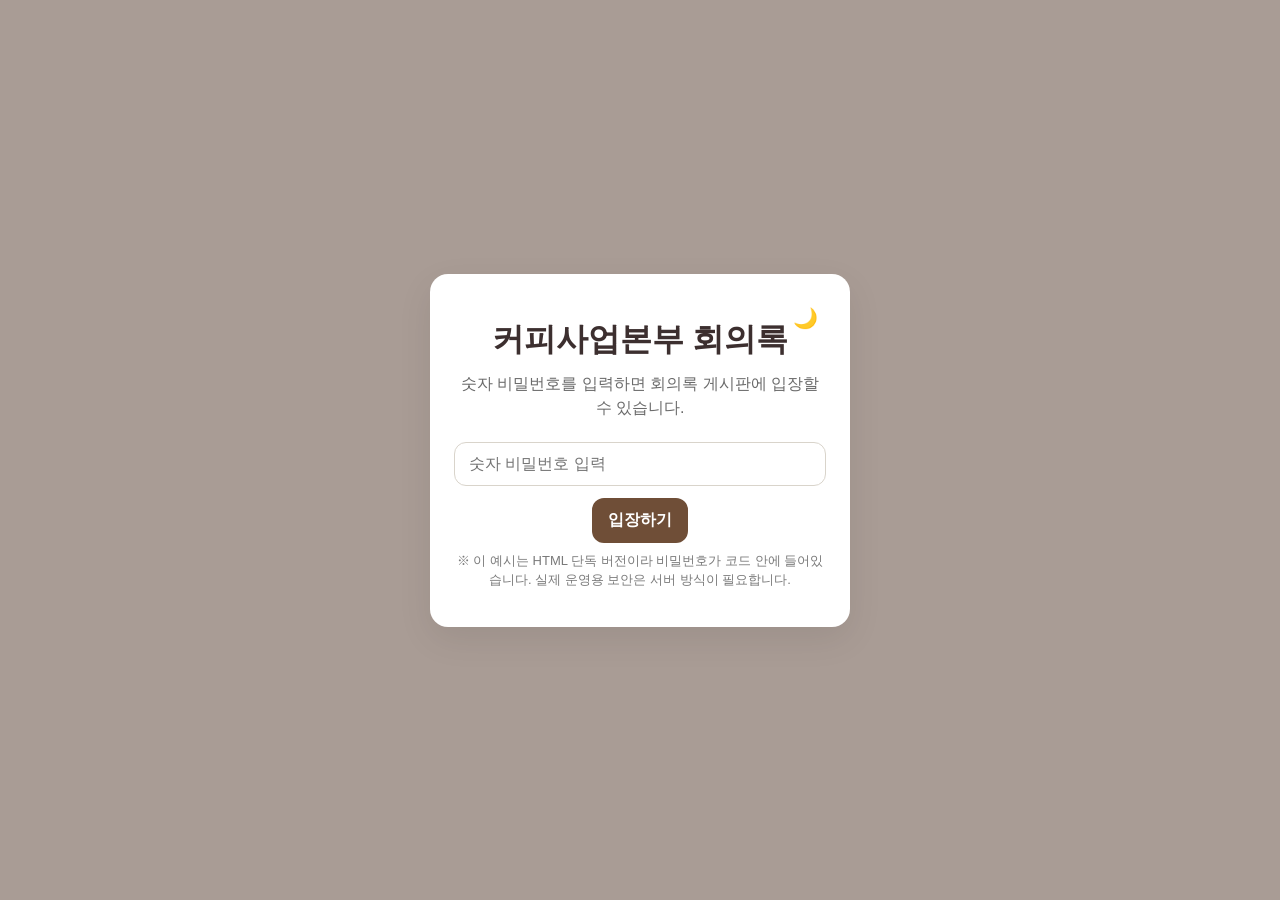
==== commit 533f4f28: "feat: 링크 미리보기 메타 태그 추가 및 배경색 Pantone 7530 U 변경" ====
--- a/index.html
+++ b/index.html
@@ -4,6 +4,13 @@
   <meta charset="UTF-8" />
   <meta name="viewport" content="width=device-width, initial-scale=1.0" />
   <title>커피사업본부 회의록</title>
+  <!-- Open Graph Meta Tags for Link Preview -->
+  <meta property="og:title" content="커피사업본부 회의록" />
+  <meta property="og:description" content="커피사업본부의 모든 회의 기록과 녹음을 한곳에서 관리하세요." />
+  <meta property="og:type" content="website" />
+  <meta property="og:image" content="https://images.unsplash.com/photo-1495474472287-4d71bcdd2085?auto=format&fit=crop&q=80&w=1000" />
+  <meta property="og:url" content="https://ggurumung.github.io/record-coffee/" />
+  
   <link rel="stylesheet" href="style.css">
 </head>
 <body>
--- a/style.css
+++ b/style.css
@@ -1,6 +1,6 @@
 :root {
   /* Light Mode (White Mode) Colors */
-  --bg-body: #f6f4ef;
+  --bg-body: #A99C95; /* Pantone 7530 U */
   --bg-card: #ffffff;
   --bg-panel: #faf8f4;
   --bg-post: #ffffff;
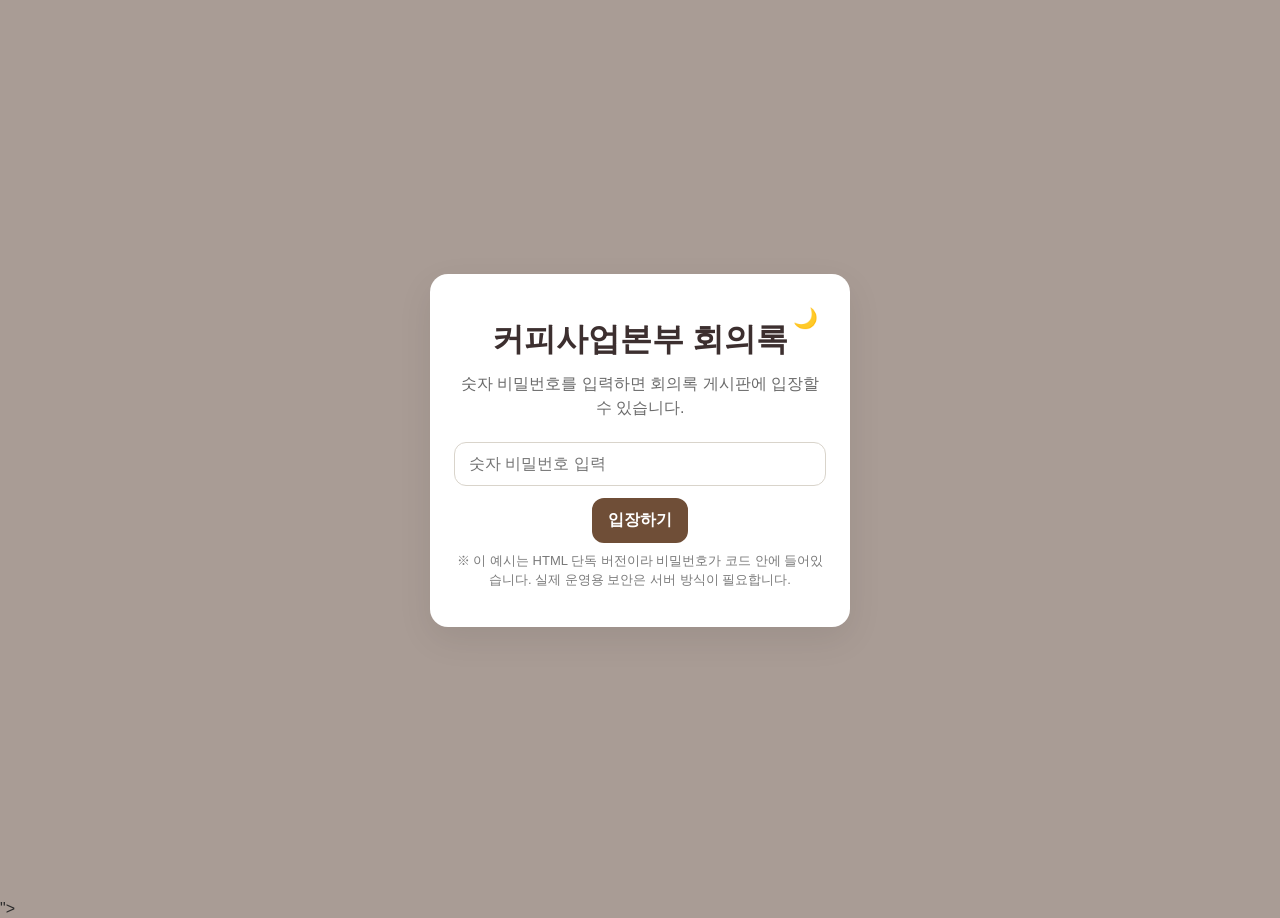
==== commit 7491f18b: "feat: 녹음 타이머, 관리자 모드, 댓글 기능 추가" ====
--- a/index.html
+++ b/index.html
@@ -51,6 +51,7 @@
           <h1>커피사업본부 회의록</h1>
           <div class="toolbar-right">
             <button class="theme-toggle" title="테마 전환">🌙</button>
+            <button class="btn btn-gray" id="adminBtn">관리자 모드</button>
             <button class="btn btn-secondary" id="logoutBtn">로그아웃</button>
           </div>
         </div>
@@ -112,7 +113,7 @@
                 <button type="button" class="btn btn-danger" id="stopRecordBtn" disabled>녹음 종료</button>
                 <button type="button" class="btn btn-gray" id="clearRecordedBtn">녹음 삭제</button>
               </div>
-              <div id="recordStatus" class="record-status">대기 중</div>
+              <div id="recordStatus" class="record-status">대기 중 <span id="recordTimer" class="hidden">(00:00)</span></div>
               <audio id="recordedPreview" controls class="hidden"></audio>
               <div class="small-note">
                 일부 아이폰/브라우저에서는 녹음 제한이 있을 수 있습니다. 그 경우 녹음 앱으로 만든 파일을 업로드하세요.
@@ -137,4 +138,6 @@
 
   <script src="main.js"></script>
 </body>
+</html>"></script>
+</body>
 </html>
--- a/style.css
+++ b/style.css
@@ -303,6 +303,103 @@
   margin-top: 8px;
 }
 
+#recordTimer {
+  color: #c94f4f;
+  margin-left: 5px;
+}
+
+.admin-badge {
+  background: #333;
+  color: #fff;
+  padding: 2px 8px;
+  border-radius: 4px;
+  font-size: 12px;
+  margin-left: 10px;
+}
+
+[data-theme="dark"] .admin-badge {
+  background: #eee;
+  color: #333;
+}
+
+/* Comments Style */
+.comments-section {
+  margin-top: 20px;
+  border-top: 1px solid var(--border-post);
+  padding-top: 15px;
+}
+
+.comment-list {
+  display: grid;
+  gap: 10px;
+  margin-bottom: 15px;
+}
+
+.comment {
+  background: var(--bg-panel);
+  padding: 10px 14px;
+  border-radius: 10px;
+  font-size: 14px;
+}
+
+.comment-head {
+  display: flex;
+  justify-content: space-between;
+  margin-bottom: 4px;
+}
+
+.comment-author {
+  font-weight: 700;
+  color: var(--text-title);
+}
+
+.comment-date {
+  font-size: 11px;
+  color: var(--text-meta);
+}
+
+.comment-content {
+  line-height: 1.5;
+  white-space: pre-wrap;
+}
+
+.comment-actions {
+  margin-top: 6px;
+  font-size: 12px;
+  display: flex;
+  gap: 10px;
+}
+
+.comment-actions span {
+  cursor: pointer;
+  color: var(--text-meta);
+  text-decoration: underline;
+}
+
+.comment-actions span:hover {
+  color: var(--primary);
+}
+
+.comment-form {
+  display: flex;
+  gap: 8px;
+}
+
+.comment-input {
+  flex: 1;
+  padding: 8px 12px;
+  border-radius: 8px;
+  border: 1px solid var(--border-color);
+  background: var(--bg-input);
+  color: var(--text-main);
+  font-size: 14px;
+}
+
+.btn-sm {
+  padding: 6px 12px;
+  font-size: 13px;
+}
+
 .search-box {
   min-width: 220px;
 }
